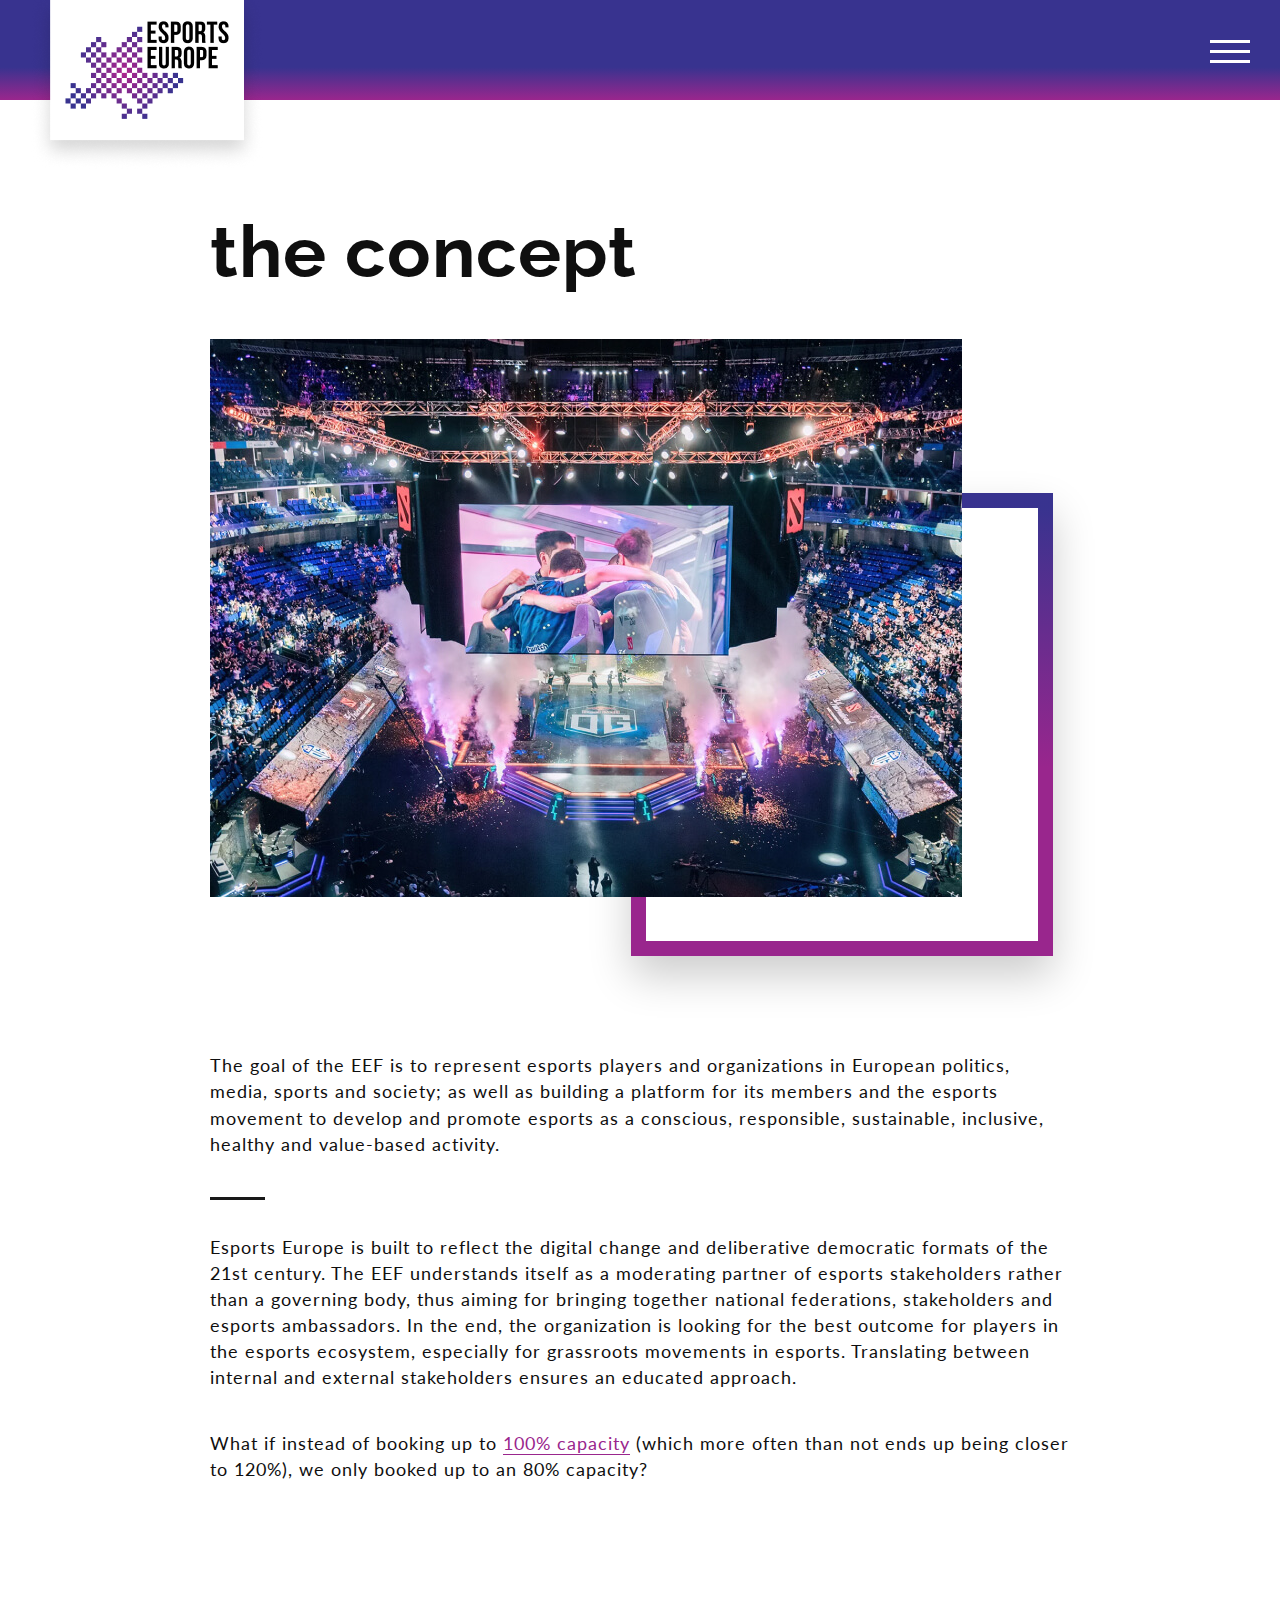
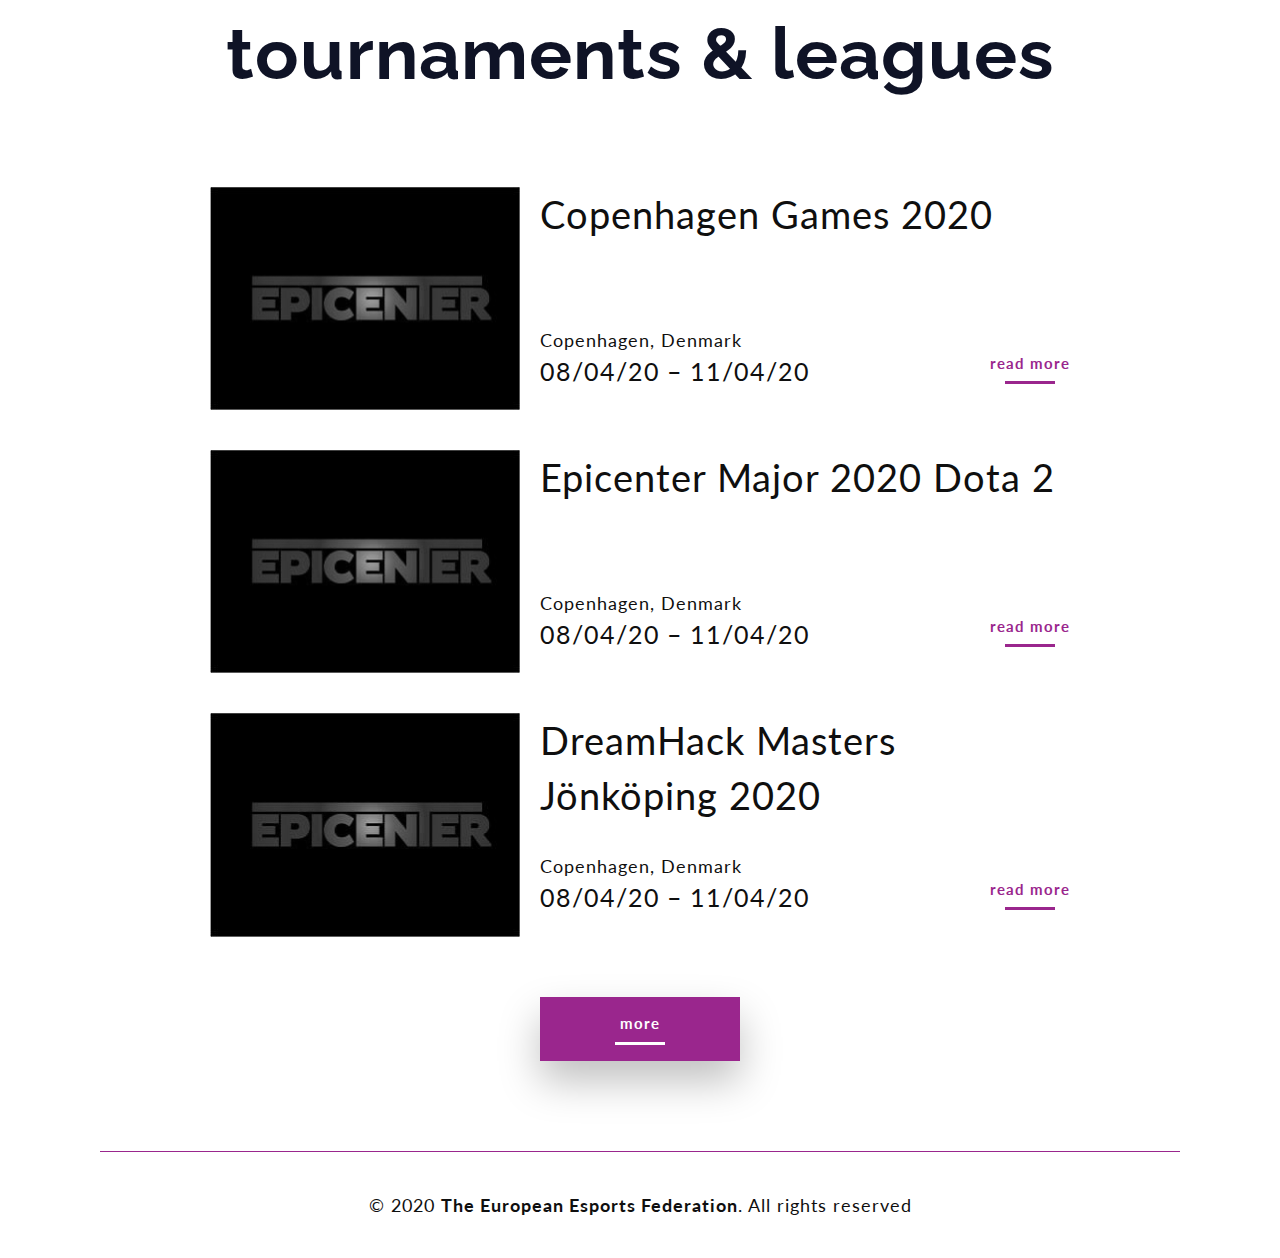
==== concept.html @ f2d7189c "concept page and tournaments" ====
<!DOCTYPE html>
<html lang="en">
<head>
    <meta charset="UTF-8">
    <meta name="viewport" content="width=device-width, initial-scale=1.0">
    <title>concept</title>
    <link href="https://fonts.googleapis.com/css2?family=Lato:wght@400;700&family=Raleway:wght@700&display=swap" rel="stylesheet">
    <link rel="stylesheet" href="/css/style.css">
</head>
<body>
    <div class="menu-wrapper">
        <div class="container">
            <ul class="menu">
                <li class="menu__item">
                    <a href="#" class="menu__link">Home page</a>
                </li>
                <li class="menu__item">
                    <a href="#" class="menu__link">News</a>
                </li>
                <li class="menu__item">
                    <a href="#" class="menu__link">Contact</a>
                </li>
                <li class="menu__item">
                    <a href="#" class="menu__link hasSub">About us</a>
                    <div class="submenu">
                        <button class="menu__back show-xs"></button>
                        <ul class="menu__sub">                        
                            <li class="show-xs">
                                <a class="first-link" href="#">About us</a>
                            </li>
                            <li>
                                <a href="#">Mission</a>
                            </li>
                            <li>
                                <a href="#">President</a>
                            </li>
                            <li>
                                <a href="#">Board</a>
                            </li>
                            <li>
                                <a href="#">Committees</a>
                            </li>
                            <li>
                                <a href="#">Documents</a>
                            </li>
                        </ul>
                    </div>                    
                </li>
                <li class="menu__item">
                    <a href="#" class="menu__link hasSub">Members</a>
                    <div class="submenu">
                        <button class="menu__back show-xs"></button>
                        <ul class="menu__sub">                        
                            <li class="show-xs">
                                <a class="first-link" href="#">Members</a>
                            </li>
                            <li>
                                <a href="#">National organizations</a>
                            </li>
                            <li>
                                <a href="#">Stakeholders</a>
                            </li>
                        </ul>
                    </div>                    
                </li>
                <li class="menu__item">
                    <a class="menu__link hasSub" href="#">Esports</a>
                    <div class="submenu">
                        <button class="menu__back show-xs"></button>
                        <ul class="menu__sub">                        
                            <li class="show-xs">
                                <a class="first-link" href="#">Esports</a>
                            </li>
                            <li>
                                <a href="#">General information</a>
                            </li>
                            <li>
                                <a href="#">Tournaments & leagues</a>
                            </li>
                            <li>
                                <a href="#">Integrity</a>
                            </li>
                            <li>
                                <a href="#">Diversity</a>
                            </li>
                        </ul>
                    </div>                    
                </li>
                <li class="menu__item">
                    <a class="menu__link hasSub" href="#">Media</a>
                    <div class="submenu">
                        <button class="menu__back show-xs"></button>
                        <ul class="menu__sub">                        
                            <li class="show-xs">
                                <a class="first-link" href="#">Media</a>
                            </li>
                            <li>
                                <a href="#">Newsroom</a>
                            </li>
                            <li>
                                <a href="#">Resources</a>
                            </li>
                            <li>
                                <a href="#">Coverage</a>
                            </li>
                        </ul>
                    </div>                    
                </li>
            </ul>
        </div>                    
    </div>    
    <header class="site-header"> 
        <div class="container">
            <nav class="main-nav">            
                <a class="logo" href="#" >
                    <img src="/images/logo.png" alt="">
                </a>
                <button class="menu-btn">
                    <span class="burger"></span>
                </button>                                                
            </nav>
        </div>
    </header>
    <div class="wrapper">      

        <section class="inner-page">
            <div class="container container--content"> 
                <h1>the concept</h1>
                <div class="img img--down_right">
                    <img src="/images/inner.jpg" alt="">
                </div> 
                              
                <p>The goal of the EEF is to represent esports players and organizations in European politics, media, sports and society; as well as building a platform for its members and the esports movement to develop and promote esports as a conscious, responsible, sustainable, inclusive, healthy and value-based activity.</p>   
                <hr>
                <p>Esports Europe is built to reflect the digital change and deliberative democratic formats of the 21st century. The EEF understands itself as a moderating partner of esports stakeholders rather than a governing body, thus aiming for bringing together national federations, stakeholders and esports ambassadors. In the end, the organization is looking for the best outcome for players in the esports ecosystem, especially for grassroots movements in esports. Translating between internal and external stakeholders ensures an educated approach.</p>

                <p>What if instead of booking up to <a href="#">100% capacity</a> (which more often than not ends up being closer to 120%), we only booked up to an 80% capacity?</p>
                
            </div>            
        </section>
        <section class="">
            <div class="flex-center">
                <h2>tournaments & leagues</h2>
                <div class="preview">
                    <article class="preview__item">
                        <div class="preview__img">
                            <img src="/images/prev.jpg" alt="">
                        </div>
                        <div class="preview__right">
                            <h3 class="preview__title">Copenhagen Games 2020</h3>
                            <p class="preview__location">Copenhagen, Denmark</p>
                            <div class="wrap">
                                <div class="preview__date">08/04/20 – 11/04/20</div>
                                <a class="preview__link" href="#">read more</a>
                            </div>
                        </div>
                    </article>
                    <article class="preview__item">
                        <div class="preview__img">
                            <img src="/images/prev.jpg" alt="">
                        </div>
                        <div class="preview__right">
                            <h3 class="preview__title">Epicenter Major 2020 Dota 2</h3>
                            <p class="preview__location">Copenhagen, Denmark</p>
                            <div class="wrap">
                                <div class="preview__date">08/04/20 – 11/04/20</div>
                                <a class="preview__link" href="#">read more</a>
                            </div>
                        </div>
                    </article>
                    <article class="preview__item">
                        <div class="preview__img">
                            <img src="/images/prev.jpg" alt="">
                        </div>
                        <div class="preview__right">
                            <h3 class="preview__title">DreamHack Masters Jönköping 2020</h3>
                            <p class="preview__location">Copenhagen, Denmark</p>
                            <div class="wrap">
                                <div class="preview__date">08/04/20 – 11/04/20</div>
                                <a class="preview__link" href="#">read more</a>
                            </div>
                        </div>
                    </article>
                </div>
                <a class="btn" href="#">more</a>
            </div>
        </section>           
        

        <footer class="site-footer">
            <div class="copyright">© 2020 <b>The European Esports Federation</b>. All rights reserved</div>
        </footer>
    </div>

    <script src='js/jquery-3.5.1.min.js'></script>
    <script src="js/test.js"></script>
</body>
</html>
---- css/style.css ----
html {
  -webkit-box-sizing: border-box;
          box-sizing: border-box;
}

*, *::before, *::after {
  -webkit-box-sizing: inherit;
          box-sizing: inherit;
}

ul[class],
ol[class] {
  padding: 0;
}

body,
h1,
h2,
h3,
h4,
p,
ul,
ol,
li,
figure,
figcaption,
blockquote,
dl,
dd {
  margin: 0;
}

a {
  text-decoration: none;
}

ul[class],
ol[class] {
  list-style: none;
}

img {
  max-width: 100%;
  display: block;
}

input,
button,
textarea,
select {
  font: inherit;
}

.visually-hidden:not(:focus):not(:active),
input[type="checkbox"].visually-hidden,
input[type="radio"].visually-hidden {
  position: absolute;
  width: 1px;
  height: 1px;
  margin: -1px;
  border: 0;
  padding: 0;
  white-space: nowrap;
  -webkit-clip-path: inset(100%);
  clip-path: inset(100%);
  clip: rect(0 0 0 0);
  overflow: hidden;
}

body {
  min-width: 320px;
  font-family: 'Lato', sans-serif;
  font-size: 18px;
  line-height: 1.45;
  color: #0F0F0F;
  letter-spacing: 1px;
}

body.show-menu > .wrapper {
  -webkit-filter: blur(15px);
          filter: blur(15px);
}

body.show-menu > .wrapper::before {
  content: '';
  display: block;
  width: 100%;
  height: 100px;
  background: -webkit-gradient(linear, left top, left bottom, color-stop(67.19%, #38338F), to(#9A268D));
  background: linear-gradient(180deg, #38338F 67.19%, #9A268D 100%);
}

body.show-menu .menu-wrapper {
  top: 0%;
}

body.show-menu .site-header {
  position: fixed;
  width: 100%;
  background: transparent;
}

h1 {
  font-family: 'Raleway', sans-serif;
  font-size: 4em;
  line-height: 1.17;
  text-transform: lowercase;
}

h2 {
  margin-bottom: 80px;
  font-family: 'Raleway', sans-serif;
  font-size: 4em;
  color: #0F1326;
  text-transform: lowercase;
  text-align: center;
}

h3 {
  font-family: 'Raleway', sans-serif;
  font-size: 2.5em;
  text-transform: lowercase;
}

hr {
  margin: 34px 0;
  width: 55px;
  height: 3px;
  background-color: #181818;
  border: 0;
}

a:not([class]) {
  color: #9A268D;
  border-bottom: 1px solid;
  -webkit-transition: color 0.3s;
  transition: color 0.3s;
}

a:not([class]):hover {
  color: #38338F;
}

.container {
  padding: 0 15px;
  margin: 0 auto;
  max-width: 1330px;
}

.container--content {
  max-width: 890px;
}

.btn {
  padding: 16px;
  margin: auto;
  display: block;
  width: 200px;
  background-color: #9A268D;
  color: #fff;
  font-size: 15px;
  font-weight: 700;
  border: 0;
  outline: none;
  text-transform: lowercase;
  text-align: center;
  -webkit-box-shadow: 0px 20px 40px rgba(0, 0, 0, 0.25);
          box-shadow: 0px 20px 40px rgba(0, 0, 0, 0.25);
  -webkit-transition: background-color 0.3s;
  transition: background-color 0.3s;
}

.btn::after {
  content: '';
  margin: 8px auto 0;
  display: block;
  width: 50px;
  height: 3px;
  background-color: #fff;
}

.btn:hover {
  background-color: #38338F;
}

.m-section {
  padding: 60px 0;
}

.site-header {
  position: relative;
  max-height: 100px;
  background: -webkit-gradient(linear, left top, left bottom, color-stop(67.19%, #38338F), to(#9A268D));
  background: linear-gradient(180deg, #38338F 67.19%, #9A268D 100%);
  z-index: 100;
}

.site-header--main {
  position: absolute;
  width: 100%;
  background: transparent;
}

.logo {
  display: block;
}

@media (max-width: 900px) {
  .logo {
    width: 150px;
  }
}

.main-nav {
  position: relative;
  padding: 0 15px;
  display: -webkit-box;
  display: -ms-flexbox;
  display: flex;
  -webkit-box-pack: justify;
      -ms-flex-pack: justify;
          justify-content: space-between;
}

.flex-center {
  padding: 10px 0;
  display: -webkit-box;
  display: -ms-flexbox;
  display: flex;
  -webkit-box-orient: vertical;
  -webkit-box-direction: normal;
      -ms-flex-direction: column;
          flex-direction: column;
  -webkit-box-align: center;
      -ms-flex-align: center;
          align-items: center;
}

/***************** ***************/
.menu-btn {
  position: relative;
  margin-top: 30px;
  width: 40px;
  height: 40px;
  background: transparent;
  border: 0;
  outline: 0;
  cursor: pointer;
  -webkit-transition: opacity 0.3s;
  transition: opacity 0.3s;
}

.menu-btn:hover {
  opacity: 0.7;
}

.menu-btn.active .burger {
  background-color: transparent;
}

.menu-btn.active .burger::after {
  top: 0;
  -webkit-transform: rotate(-45deg);
          transform: rotate(-45deg);
}

.menu-btn.active .burger::before {
  top: 0;
  -webkit-transform: rotate(45deg);
          transform: rotate(45deg);
}

.burger, .burger::after, .burger::before {
  position: absolute;
  left: 0;
  width: 100%;
  height: 3px;
  background-color: #fff;
  -webkit-transition: all .3s;
  transition: all .3s;
}

.burger::after {
  content: '';
  top: -10px;
}

.burger::before {
  content: '';
  top: 10px;
}

.show-xs {
  display: none;
}

@media (max-width: 900px) {
  .show-xs {
    display: block;
  }
}

.hidden {
  visibility: hidden;
}

/***************** ***************/
.pagination {
  margin-bottom: 90px;
}

.pagination__list {
  display: -webkit-box;
  display: -ms-flexbox;
  display: flex;
  -webkit-box-align: center;
      -ms-flex-align: center;
          align-items: center;
}

.pagination__item {
  margin-right: 20px;
  font-size: 25px;
}

.pagination__item:last-of-type {
  margin-right: 0;
}

.pagination__link {
  width: 60px;
  height: 60px;
  display: -webkit-box;
  display: -ms-flexbox;
  display: flex;
  -webkit-box-align: center;
      -ms-flex-align: center;
          align-items: center;
  -webkit-box-pack: center;
      -ms-flex-pack: center;
          justify-content: center;
  border: 3px solid #3A338F;
  color: #3A338F;
  -webkit-transition: background-color 0.3s, color 0.3s;
  transition: background-color 0.3s, color 0.3s;
}

.pagination__link:hover {
  background-color: #38338F;
  color: #fff;
}

.pagination__link.current {
  background: -webkit-gradient(linear, left top, left bottom, from(#38338F), to(#9A268D));
  background: linear-gradient(180deg, #38338F 0%, #9A268D 100%);
  color: #fff;
  border: 1px solid #C4C4C4;
}

.menu-wrapper {
  position: fixed;
  top: -100%;
  lefT: 0;
  width: 100%;
  height: 100%;
  background-color: rgba(0, 0, 0, 0.5);
  z-index: 99;
  -webkit-transition: top 0.5s;
  transition: top 0.5s;
}

.menu-wrapper .container {
  height: 100%;
  display: -webkit-box;
  display: -ms-flexbox;
  display: flex;
  -webkit-box-align: center;
      -ms-flex-align: center;
          align-items: center;
}

.menu {
  margin-top: 10%;
  display: -webkit-box;
  display: -ms-flexbox;
  display: flex;
  -webkit-box-orient: vertical;
  -webkit-box-direction: normal;
      -ms-flex-flow: column wrap;
          flex-flow: column wrap;
  max-height: 70%;
  min-height: 450px;
  width: 100%;
}

.menu a {
  color: #fff;
  text-transform: lowercase;
  -webkit-transition: color 0.3s, background-color 0.3s;
  transition: color 0.3s, background-color 0.3s;
}

.menu a:hover {
  color: #fff;
}

.menu__item {
  position: relative;
  margin-bottom: 60px;
  font-size: 38px;
}

@media (max-width: 900px) {
  .menu__item {
    position: initial;
    margin-bottom: 45px;
    font-size: 36px;
  }
}

.menu__link {
  padding: 10px 15px;
  font-family: 'Raleway', sans-serif;
}

.menu__link:hover {
  background-color: #9A268D;
}

.menu__sub {
  margin-top: 10px;
  line-height: 1.3;
}

.menu__sub a {
  padding: 7px 12px;
  font-size: 0.65em;
  border: 0;
}

.menu__sub a:hover {
  background-color: #38338F;
}

.menu .submenu.show-sub {
  top: 0;
  opacity: 1;
  pointer-events: all;
}

@media (max-width: 900px) {
  .menu .submenu {
    position: absolute;
    top: 100%;
    opacity: 0;
    pointer-events: none;
    -webkit-transition: top 0.3s, opacity 0.4s;
    transition: top 0.3s, opacity 0.4s;
  }
}

@media (max-width: 900px) {
  .menu {
    position: relative;
    max-height: 100%;
    -webkit-box-align: center;
        -ms-flex-align: center;
            align-items: center;
  }
}

.top {
  position: relative;
  padding: 85px 0;
  background-image: url("/images/top_bg.png");
  background-repeat: no-repeat;
  background-size: cover;
  color: #fff;
  text-align: center;
}

.top::before {
  content: '';
  position: absolute;
  left: 0;
  top: 0;
  width: 100%;
  height: 100%;
  background-color: rgba(15, 19, 38, 0.85);
  z-index: 1;
}

.top__wrapper {
  position: relative;
  z-index: 2;
}

.breadcrumbs {
  position: absolute;
  right: 6%;
  top: 130%;
  display: -webkit-box;
  display: -ms-flexbox;
  display: flex;
  -webkit-box-align: center;
      -ms-flex-align: center;
          align-items: center;
  font-size: 25px;
}

.breadcrumbs__item {
  margin: 0 15px;
}

.breadcrumbs__link {
  color: #fff;
}

.promo {
  padding: 100px 0;
  background: -webkit-gradient(linear, left top, left bottom, from(#38338F), color-stop(50%, #9A268D), color-stop(50%, #0F1326), to(#0F1326));
  background: linear-gradient(180deg, #38338F 0%, #9A268D 50%, #0F1326 50%, #0F1326 100%);
}

.promo__wrapper {
  background: -webkit-gradient(linear, left top, right top, color-stop(5%, #39338F), color-stop(50%, rgba(57, 50, 143, 0.8))), url("/images/promo_bg.png");
  background: linear-gradient(90deg, #39338F 5%, rgba(57, 50, 143, 0.8) 50%), url("/images/promo_bg.png");
  padding: 0 115px;
  height: 700px;
  display: -webkit-box;
  display: -ms-flexbox;
  display: flex;
  -webkit-box-align: center;
      -ms-flex-align: center;
          align-items: center;
  -webkit-box-shadow: 0px 20px 40px rgba(0, 0, 0, 0.238253);
          box-shadow: 0px 20px 40px rgba(0, 0, 0, 0.238253);
  color: #fff;
  font-size: 20px;
}

.promo__title {
  max-width: 700px;
  font-size: 3.6em;
  text-transform: none;
}

.promo__title:after {
  margin: 45px 0;
  content: '';
  display: block;
  width: 30%;
  height: 3px;
  background-color: #fff;
}

.promo__text {
  padding-right: 15px;
  max-width: 440px;
}

.promo__arrow {
  position: absolute;
  left: 50%;
  -webkit-transform: translate(-50%, 50%);
          transform: translate(-50%, 50%);
  width: 108px;
  height: 100px;
  background: -webkit-gradient(linear, left top, left bottom, from(#38338F), to(#9A268D));
  background: linear-gradient(180deg, #38338F 0%, #9A268D 100%);
  outline: 0;
  border: 0;
  -webkit-box-shadow: 0px 20px 40px rgba(0, 0, 0, 0.1);
          box-shadow: 0px 20px 40px rgba(0, 0, 0, 0.1);
  cursor: pointer;
}

.promo__arrow::after, .promo__arrow::before {
  position: absolute;
  top: 47%;
  content: '';
  display: block;
  width: 100%;
  background-color: #fff;
  height: 3px;
}

.promo__arrow::after {
  left: -130%;
}

.promo__arrow::before {
  right: -130%;
}

.main-about {
  padding: 170px 0 60px;
}

.main-about__title {
  margin-bottom: 20px;
  text-align: left;
}

.main-about__text {
  margin-bottom: 35px;
  max-width: 475px;
}

.main-about__list {
  margin-left: -22px;
  display: -webkit-box;
  display: -ms-flexbox;
  display: flex;
  list-style: none;
}

.main-about__item {
  display: -webkit-box;
  display: -ms-flexbox;
  display: flex;
  -webkit-box-align: center;
      -ms-flex-align: center;
          align-items: center;
}

.main-about__item::after {
  content: '';
  margin: 0 20px;
  display: block;
  width: 8px;
  height: 8px;
  border-radius: 50%;
  background-color: #38338F;
}

.main-about__item:last-of-type:after {
  display: none;
}

.main-about__link {
  padding: 11px 22px;
  display: -webkit-box;
  display: -ms-flexbox;
  display: flex;
  -webkit-box-align: center;
      -ms-flex-align: center;
          align-items: center;
  font-size: 16px;
  font-weight: 700;
  color: #38338F;
  text-align: center;
  -webkit-transition: all 0.3s;
  transition: all 0.3s;
}

.main-about__link:hover {
  color: #fff;
  background-color: #38338F;
}

.main-numbers__item {
  display: -webkit-box;
  display: -ms-flexbox;
  display: flex;
}

.main-numbers__num {
  margin-right: 20px;
  width: 200px;
  height: 200px;
  display: -webkit-box;
  display: -ms-flexbox;
  display: flex;
  -webkit-box-align: center;
      -ms-flex-align: center;
          align-items: center;
  -webkit-box-pack: center;
      -ms-flex-pack: center;
          justify-content: center;
  font-size: 4.5em;
  font-family: 'Raleway', serif;
  color: #fff;
  background: -webkit-gradient(linear, left top, left bottom, from(#38338F), to(#9A268D));
  background: linear-gradient(180deg, #38338F 0%, #9A268D 100%);
}

.main-numbers__description {
  margin-top: 12%;
  -ms-flex-preferred-size: 46%;
      flex-basis: 46%;
}

.main-numbers__description h3 {
  margin-bottom: 20px;
  color: #524C9D;
  line-height: 1;
}

.inner-page {
  padding: 110px 0 40px;
}

.inner-page h1 {
  margin-bottom: 45px;
}

.inner-page p:not([class]) {
  margin-bottom: 40px;
}

.inner-page p:not([class]):last-of-type {
  margin-bottom: 70px;
}

.inner-page .img {
  margin-bottom: 90px;
  width: 98%;
}

.news:last-of-type {
  margin-bottom: 80px;
}

.news__img {
  -webkit-filter: grayscale(1);
          filter: grayscale(1);
  -webkit-transition: -webkit-filter 0.3s;
  transition: -webkit-filter 0.3s;
  transition: filter 0.3s;
  transition: filter 0.3s, -webkit-filter 0.3s;
}

.news__img img {
  width: 100%;
}

.news__link {
  display: -webkit-box;
  display: -ms-flexbox;
  display: flex;
  -webkit-box-orient: vertical;
  -webkit-box-direction: normal;
      -ms-flex-direction: column;
          flex-direction: column;
  height: 100%;
  color: #fff;
  -webkit-transition: all 0.3s;
  transition: all 0.3s;
}

.news__link:hover {
  -webkit-box-shadow: 0px 0px 0px 15px #0F0F0F;
          box-shadow: 0px 0px 0px 15px #0F0F0F;
}

.news__link:hover .news__img {
  -webkit-filter: grayscale(0);
          filter: grayscale(0);
}

.news__description {
  padding: 30px 72px 38px 30px;
  min-height: 325px;
  height: 100%;
  display: -webkit-box;
  display: -ms-flexbox;
  display: flex;
  -webkit-box-orient: vertical;
  -webkit-box-direction: normal;
      -ms-flex-direction: column;
          flex-direction: column;
  background: -webkit-gradient(linear, left top, left bottom, from(#9A268D), to(#38338F));
  background: linear-gradient(180deg, #9A268D 0%, #38338F 100%);
}

.news__title {
  font-family: 'Lato', sans-serif;
  font-weight: normal;
  font-size: 2.1em;
  text-transform: none;
}

.news__date {
  margin-top: auto;
  font-size: 1.3em;
}

.press {
  max-height: 620px;
  display: -webkit-box;
  display: -ms-flexbox;
  display: flex;
  -ms-flex-wrap: wrap;
      flex-wrap: wrap;
}

.press__item {
  margin-bottom: 65px;
  margin-right: 20px;
  width: 47%;
  font-size: 38px;
  line-height: 1.2;
}

.press__link {
  margin-bottom: 20px;
  display: block;
  color: #0F1326;
  -webkit-transition: color 0.3s;
  transition: color 0.3s;
}

.press__link:hover {
  color: #38338F;
}

.press__date {
  font-size: 0.65em;
}

.preview {
  margin-bottom: 60px;
}

.preview__item {
  margin-bottom: 40px;
  display: -webkit-box;
  display: -ms-flexbox;
  display: flex;
  max-width: 860px;
}

.preview__item .wrap {
  display: -webkit-box;
  display: -ms-flexbox;
  display: flex;
  -webkit-box-pack: justify;
      -ms-flex-pack: justify;
          justify-content: space-between;
}

.preview__item:last-of-type {
  margin-bottom: 0;
}

.preview__item:hover .preview__img {
  -webkit-filter: grayscale(0);
          filter: grayscale(0);
}

.preview__img {
  margin-right: 20px;
  -ms-flex-preferred-size: 61%;
      flex-basis: 61%;
  max-width: 310px;
  -webkit-filter: grayscale(1);
          filter: grayscale(1);
  -webkit-transition: -webkit-filter 0.3s;
  transition: -webkit-filter 0.3s;
  transition: filter 0.3s;
  transition: filter 0.3s, -webkit-filter 0.3s;
}

.preview__right {
  width: 100%;
}

.preview__title {
  height: 140px;
  font-family: 'Lato', sans-serif;
  font-weight: normal;
  font-size: 38px;
  text-transform: none;
}

.preview__date {
  font-size: 25px;
}

.preview__link {
  font-size: 15px;
  font-weight: bold;
  color: #9A268D;
  -webkit-transition: color 0.3s;
  transition: color 0.3s;
}

.preview__link::after {
  content: '';
  display: block;
  margin: 6px auto 0;
  width: 50px;
  height: 3px;
  background-color: #9A268D;
  -webkit-transition: background-color 0.3s;
  transition: background-color 0.3s;
}

.preview__link:hover {
  color: #38338F;
}

.preview__link:hover::after {
  background-color: #38338F;
}

.site-footer {
  padding: 40px 0;
  margin: 80px auto 0;
  max-width: 1080px;
  border-top: 1px solid #9A268D;
  text-align: center;
}

.img {
  position: relative;
  display: inline-block;
}

.img img {
  position: relative;
  padding: 6% 0 0 6%;
  z-index: 2;
}

.img::before {
  position: absolute;
  content: '';
  display: block;
  border: 10px solid;
  border-image-slice: 1;
  border-width: 15px;
  border-image-source: linear-gradient(180deg, #38338f 0%, #99268d 60%);
  width: 50%;
  height: 75%;
  z-index: 1;
  -webkit-box-shadow: 0px 20px 40px rgba(0, 0, 0, 0.2);
          box-shadow: 0px 20px 40px rgba(0, 0, 0, 0.2);
}

.img--down_right img {
  padding: 0 7% 7% 0;
}

.img--down_right::before {
  bottom: 0;
  right: 0;
}

.row {
  display: -webkit-box;
  display: -ms-flexbox;
  display: flex;
  -ms-flex-wrap: wrap;
      flex-wrap: wrap;
  width: calc(100% + 20px);
  margin-left: -10px;
  margin-right: -10px;
}

.row--2 > .col {
  width: 50%;
}

.row--3 > .col {
  width: 33.33%;
}

.row--4 > .col {
  width: 25%;
}

.row--6 > .col {
  width: 16.66%;
}

.col {
  padding: 0 10px;
  margin-bottom: 20px;
}

.center {
  text-align: center;
}
/*# sourceMappingURL=style.css.map */
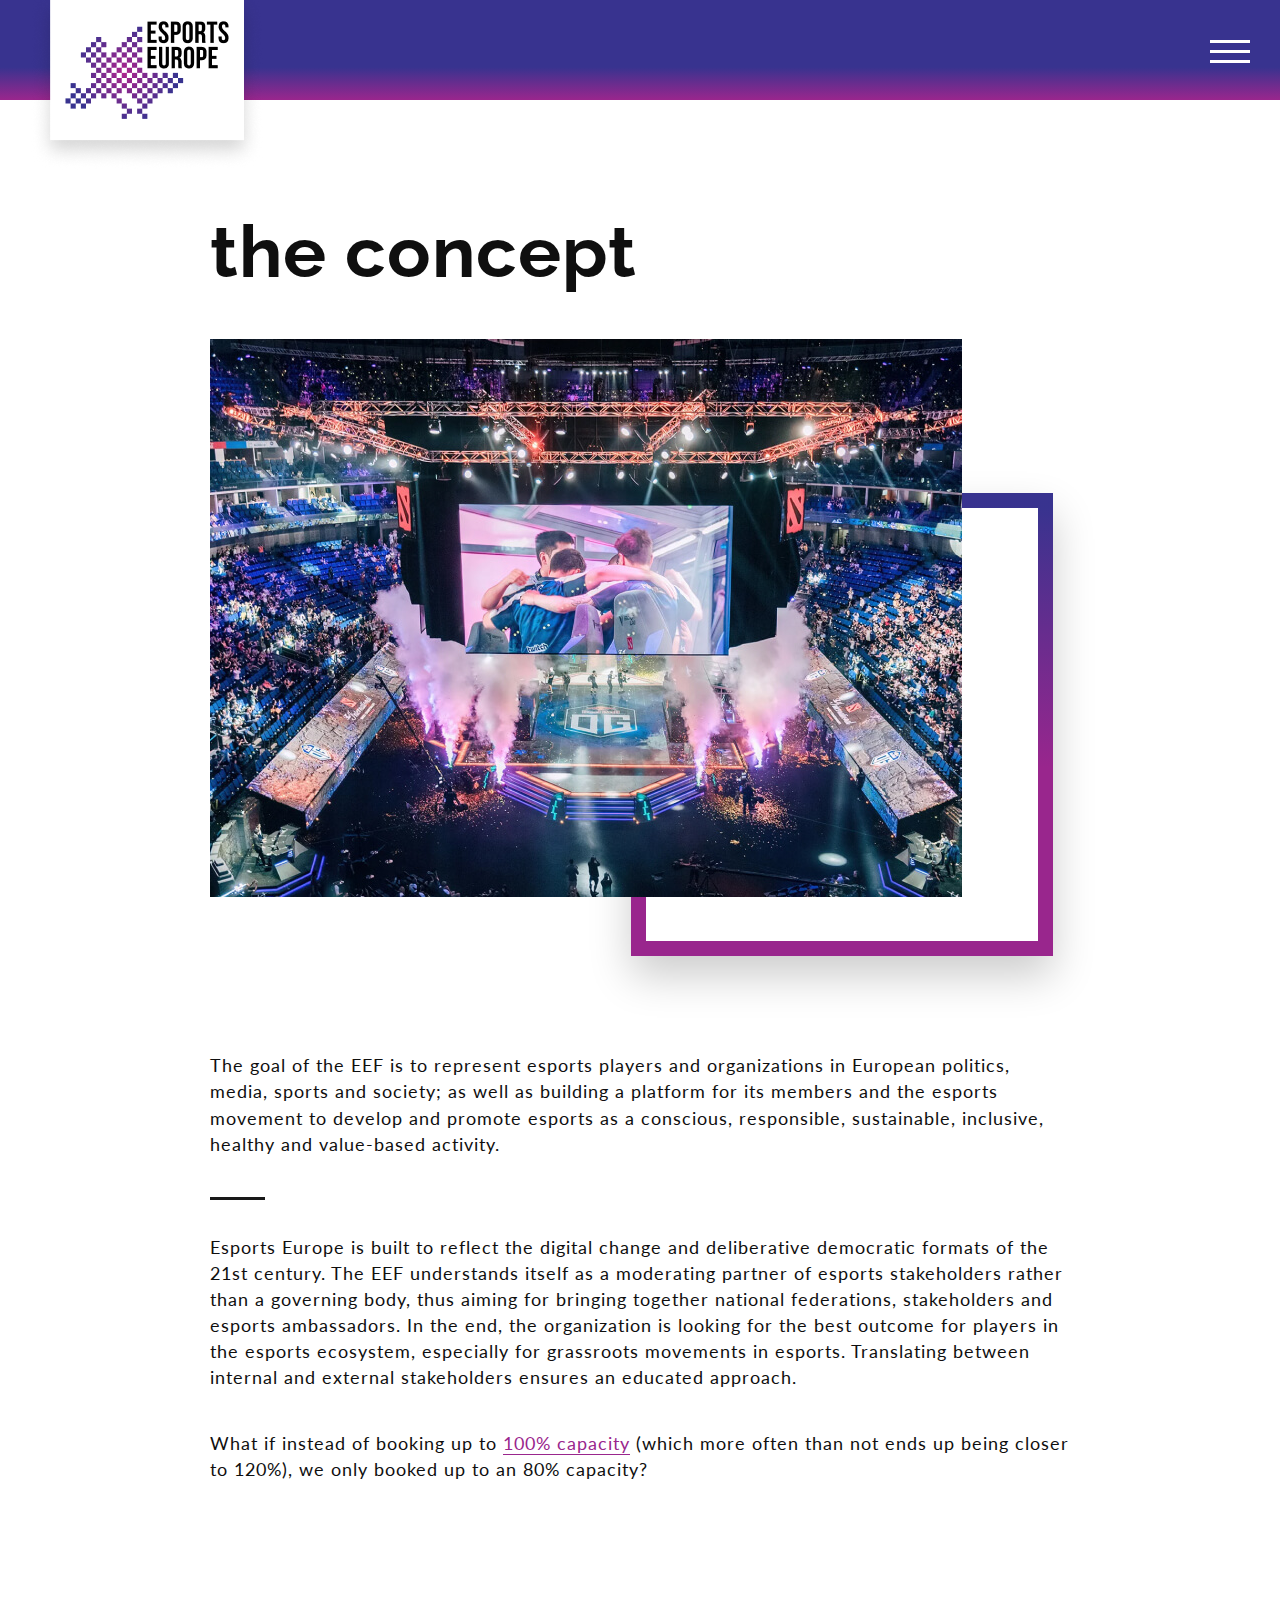
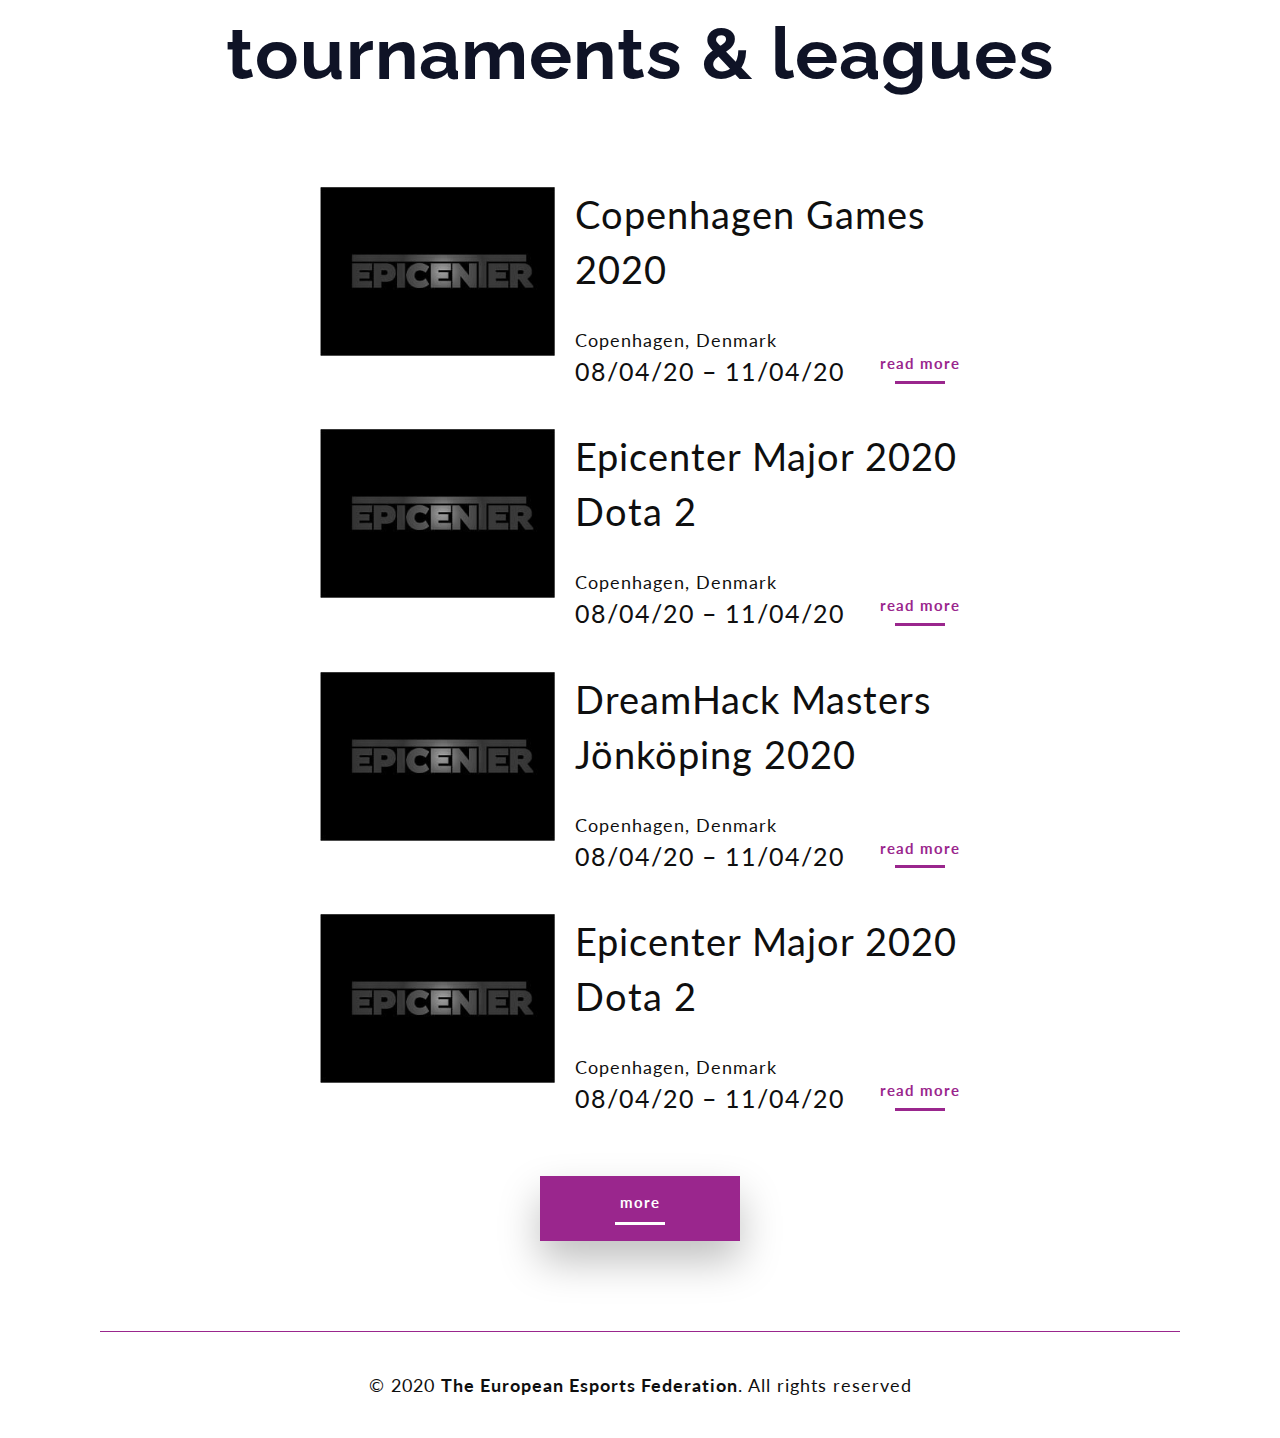
==== commit 69fe581e: "tournament adaptive" ====
--- a/concept.html
+++ b/concept.html
@@ -181,6 +181,19 @@
                             </div>
                         </div>
                     </article>
+                    <article class="preview__item">
+                        <div class="preview__img">
+                            <img src="/images/prev.jpg" alt="">
+                        </div>
+                        <div class="preview__right">
+                            <h3 class="preview__title">Epicenter Major 2020 Dota 2</h3>
+                            <p class="preview__location">Copenhagen, Denmark</p>
+                            <div class="wrap">
+                                <div class="preview__date">08/04/20 – 11/04/20</div>
+                                <a class="preview__link" href="#">read more</a>
+                            </div>
+                        </div>
+                    </article>
                 </div>
                 <a class="btn" href="#">more</a>
             </div>
--- a/css/style.css
+++ b/css/style.css
@@ -223,7 +223,7 @@
 }
 
 .flex-center {
-  padding: 10px 0;
+  padding: 10px 15px;
   display: -webkit-box;
   display: -ms-flexbox;
   display: flex;
@@ -821,6 +821,7 @@
 
 .preview {
   margin-bottom: 60px;
+  max-width: 640px;
 }
 
 .preview__item {
@@ -840,13 +841,40 @@
           justify-content: space-between;
 }
 
-.preview__item:last-of-type {
-  margin-bottom: 0;
+@media (max-width: 768px) {
+  .preview__item .wrap {
+    -webkit-box-orient: vertical;
+    -webkit-box-direction: normal;
+        -ms-flex-direction: column;
+            flex-direction: column;
+  }
+}
+
+@media (min-width: 769px) {
+  .preview__item:last-of-type {
+    margin-bottom: 0;
+  }
 }
 
 .preview__item:hover .preview__img {
   -webkit-filter: grayscale(0);
           filter: grayscale(0);
+}
+
+@media (max-width: 768px) {
+  .preview__item {
+    margin-right: 20px;
+    margin-bottom: 60px;
+    width: 48%;
+    -webkit-box-orient: vertical;
+    -webkit-box-direction: normal;
+        -ms-flex-direction: column;
+            flex-direction: column;
+    font-size: 16px;
+  }
+  .preview__item:nth-child(2n) {
+    margin-right: 0;
+  }
 }
 
 .preview__img {
@@ -862,8 +890,30 @@
   transition: filter 0.3s, -webkit-filter 0.3s;
 }
 
+@media (max-width: 768px) {
+  .preview__img {
+    margin-right: 0;
+    -ms-flex-preferred-size: auto;
+        flex-basis: auto;
+  }
+}
+
 .preview__right {
   width: 100%;
+}
+
+@media (max-width: 768px) {
+  .preview__right {
+    padding: 10px;
+    height: 100%;
+    display: -webkit-box;
+    display: -ms-flexbox;
+    display: flex;
+    -webkit-box-orient: vertical;
+    -webkit-box-direction: normal;
+        -ms-flex-direction: column;
+            flex-direction: column;
+  }
 }
 
 .preview__title {
@@ -874,14 +924,37 @@
   text-transform: none;
 }
 
+@media (max-width: 768px) {
+  .preview__title {
+    margin-bottom: 10px;
+    height: auto;
+    font-size: 32px;
+    line-height: 42px;
+  }
+}
+
+@media (max-width: 768px) {
+  .preview__location {
+    margin-top: auto;
+  }
+}
+
 .preview__date {
   font-size: 25px;
+}
+
+@media (max-width: 768px) {
+  .preview__date {
+    margin-bottom: 28px;
+    font-size: 18px;
+  }
 }
 
 .preview__link {
   font-size: 15px;
   font-weight: bold;
   color: #9A268D;
+  text-align: center;
   -webkit-transition: color 0.3s;
   transition: color 0.3s;
 }
@@ -903,6 +976,16 @@
 
 .preview__link:hover::after {
   background-color: #38338F;
+}
+
+@media (max-width: 768px) {
+  .preview {
+    display: -webkit-box;
+    display: -ms-flexbox;
+    display: flex;
+    -ms-flex-wrap: wrap;
+        flex-wrap: wrap;
+  }
 }
 
 .site-footer {
@@ -948,6 +1031,147 @@
   right: 0;
 }
 
+.signup {
+  padding: 44px 110px;
+  width: 100%;
+  display: -webkit-box;
+  display: -ms-flexbox;
+  display: flex;
+  -ms-flex-wrap: wrap;
+      flex-wrap: wrap;
+  -webkit-box-align: center;
+      -ms-flex-align: center;
+          align-items: center;
+  background: -webkit-gradient(linear, left top, right top, color-stop(5%, #39338F), color-stop(50%, rgba(57, 50, 143, 0.8))), url("/images/signup_bg.png");
+  background: linear-gradient(90deg, #39338F 5%, rgba(57, 50, 143, 0.8) 50%), url("/images/signup_bg.png");
+  background-repeat: no-repeat;
+  border-radius: 5px;
+  -webkit-box-shadow: 0px 20px 40px rgba(0, 0, 0, 0.2);
+          box-shadow: 0px 20px 40px rgba(0, 0, 0, 0.2);
+}
+
+.signup__title {
+  font-size: 72px;
+  line-height: 1.18;
+  font-family: 'Raleway', sans-serif;
+  color: #fff;
+  -webkit-box-flex: 1;
+      -ms-flex: 1;
+          flex: 1;
+}
+
+@media (max-width: 1024px) {
+  .signup__title {
+    font-size: 55px;
+  }
+}
+
+@media (max-width: 768px) {
+  .signup__title {
+    font-size: 49px;
+    margin-bottom: 45px;
+  }
+}
+
+.signup__form {
+  display: -webkit-box;
+  display: -ms-flexbox;
+  display: flex;
+  -webkit-box-flex: 1;
+      -ms-flex: 1;
+          flex: 1;
+}
+
+@media (max-width: 430px) {
+  .signup__form {
+    -ms-flex-wrap: wrap;
+        flex-wrap: wrap;
+  }
+}
+
+.signup__btn {
+  width: 200px;
+  background: -webkit-gradient(linear, left top, left bottom, from(#38338F), to(#9A268D));
+  background: linear-gradient(180deg, #38338F 0%, #9A268D 100%);
+  font-weight: 700;
+  font-size: 15px;
+  color: #fff;
+  text-align: center;
+  border: 0;
+  outline: 0;
+  cursor: pointer;
+}
+
+.signup__btn:hover {
+  background: #38338F;
+}
+
+@media (max-width: 768px) {
+  .signup__btn {
+    width: 115px;
+  }
+}
+
+@media (max-width: 430px) {
+  .signup__btn {
+    margin: auto;
+    height: 43px;
+  }
+}
+
+.signup__input {
+  width: 100%;
+  max-width: 330px;
+  padding: 9px 26px;
+  font-size: 15px;
+  color: #0F1326;
+}
+
+.signup__input::-webkit-input-placeholder {
+  color: #C4C4C4;
+}
+
+.signup__input:-ms-input-placeholder {
+  color: #C4C4C4;
+}
+
+.signup__input::-ms-input-placeholder {
+  color: #C4C4C4;
+}
+
+.signup__input::placeholder {
+  color: #C4C4C4;
+}
+
+@media (max-width: 768px) {
+  .signup__input {
+    max-width: 220px;
+  }
+}
+
+@media (max-width: 430px) {
+  .signup__input {
+    margin-bottom: 40px;
+    max-width: 100%;
+  }
+}
+
+@media (max-width: 1024px) {
+  .signup {
+    padding: 44px 26px;
+  }
+}
+
+@media (max-width: 768px) {
+  .signup {
+    -webkit-box-orient: vertical;
+    -webkit-box-direction: normal;
+        -ms-flex-direction: column;
+            flex-direction: column;
+    text-align: center;
+  }
+}
+
 .row {
   display: -webkit-box;
   display: -ms-flexbox;
